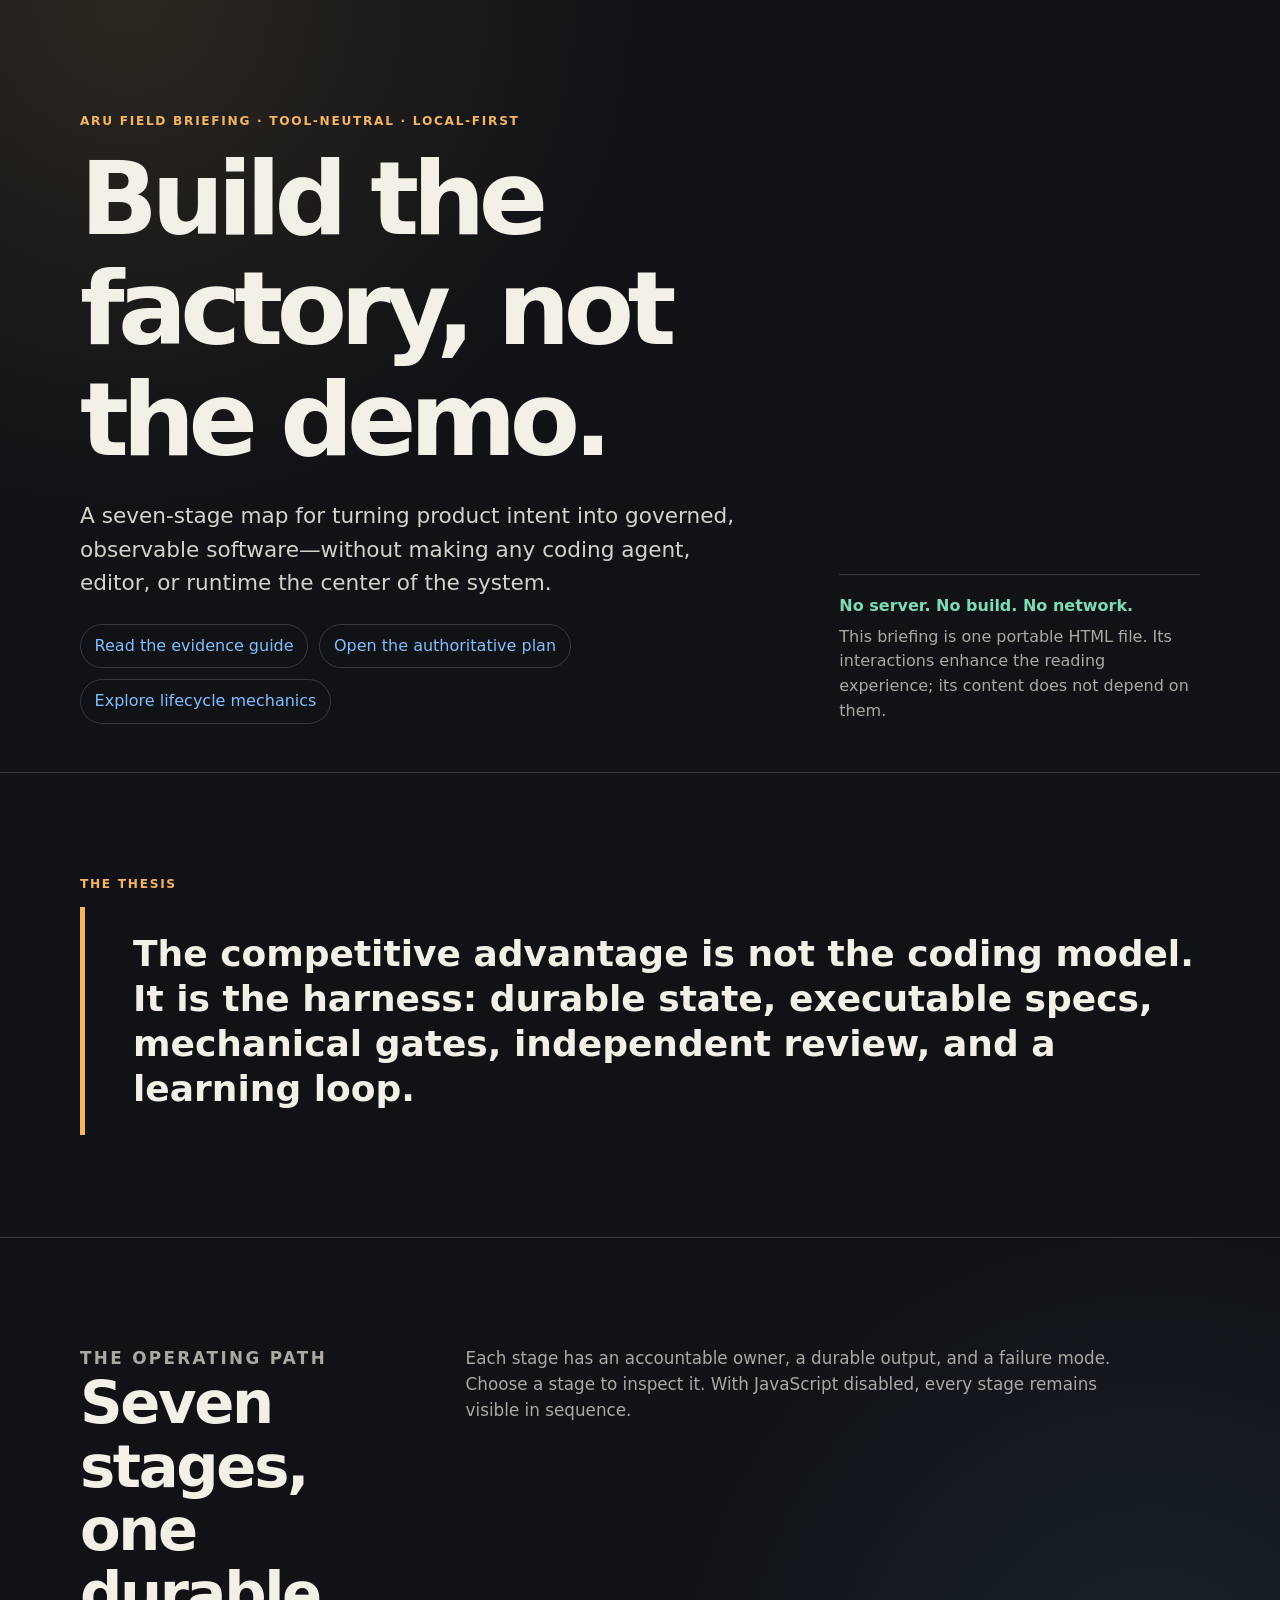
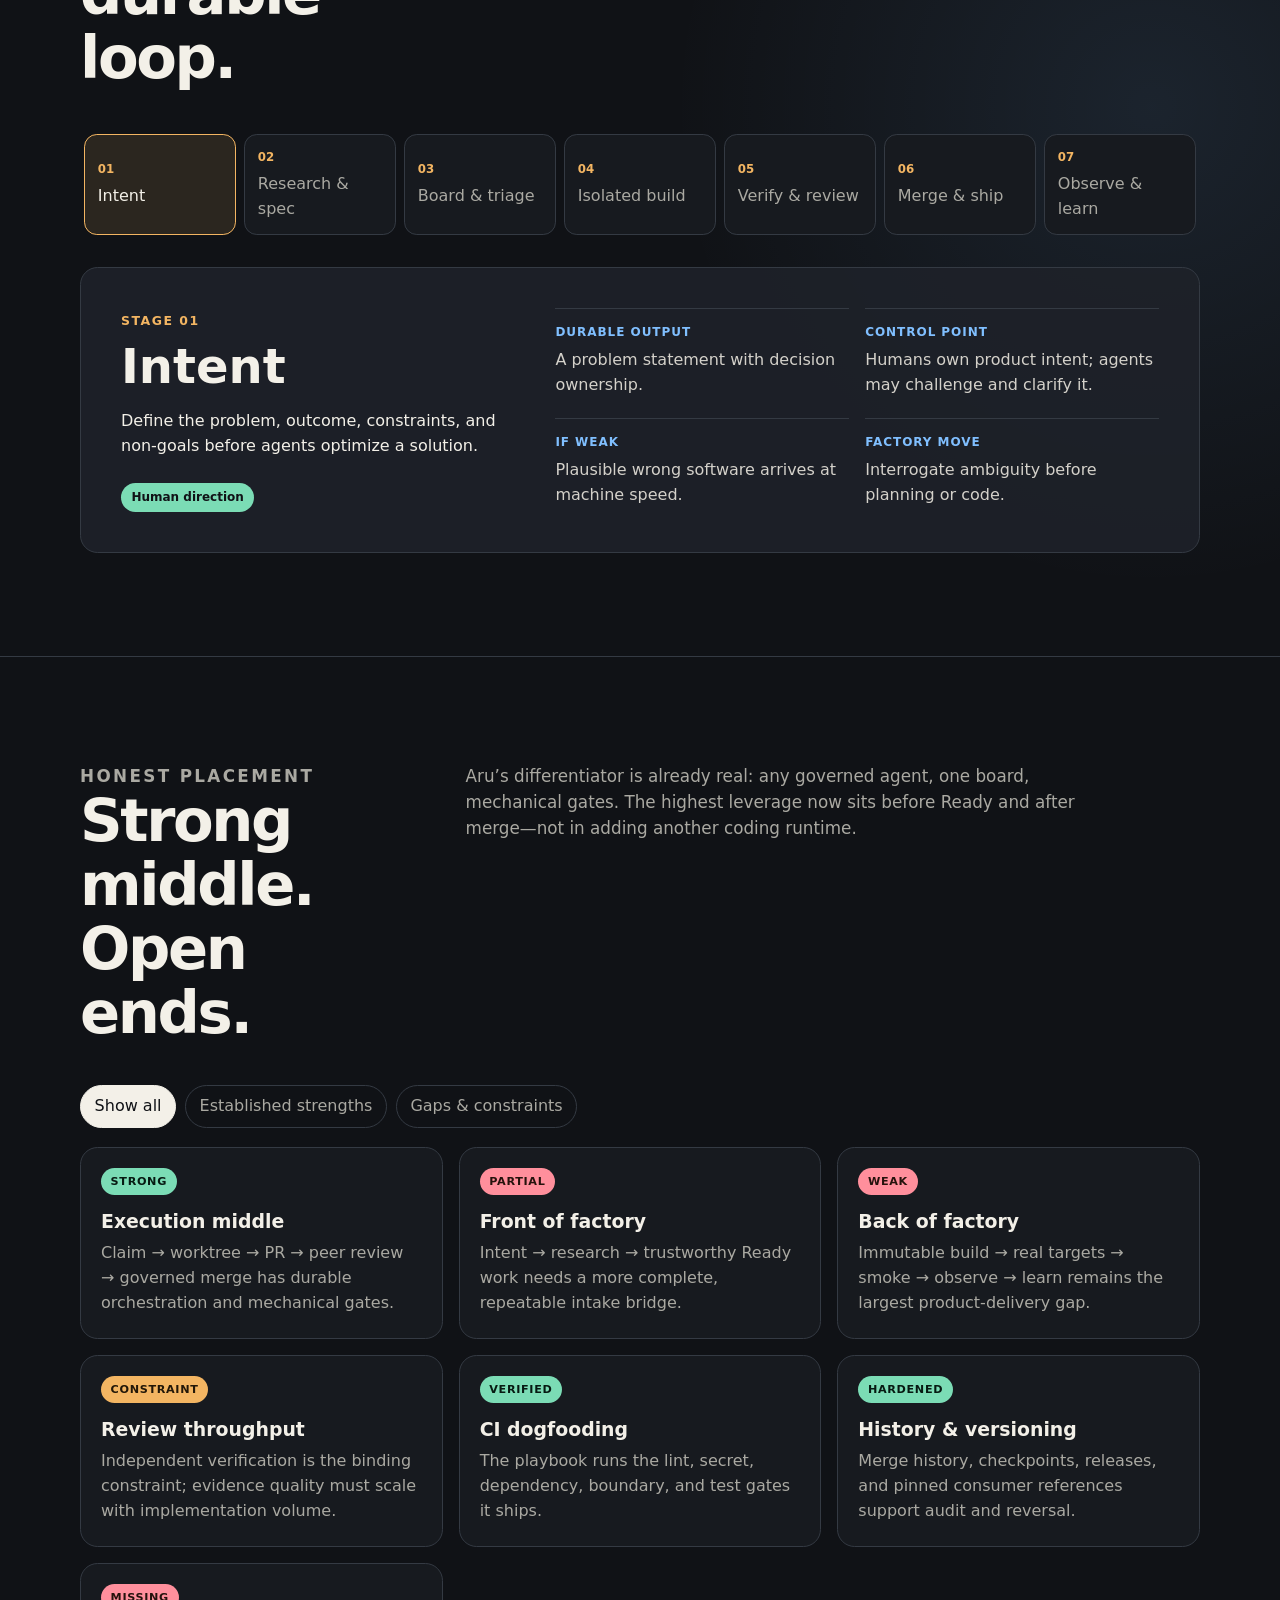
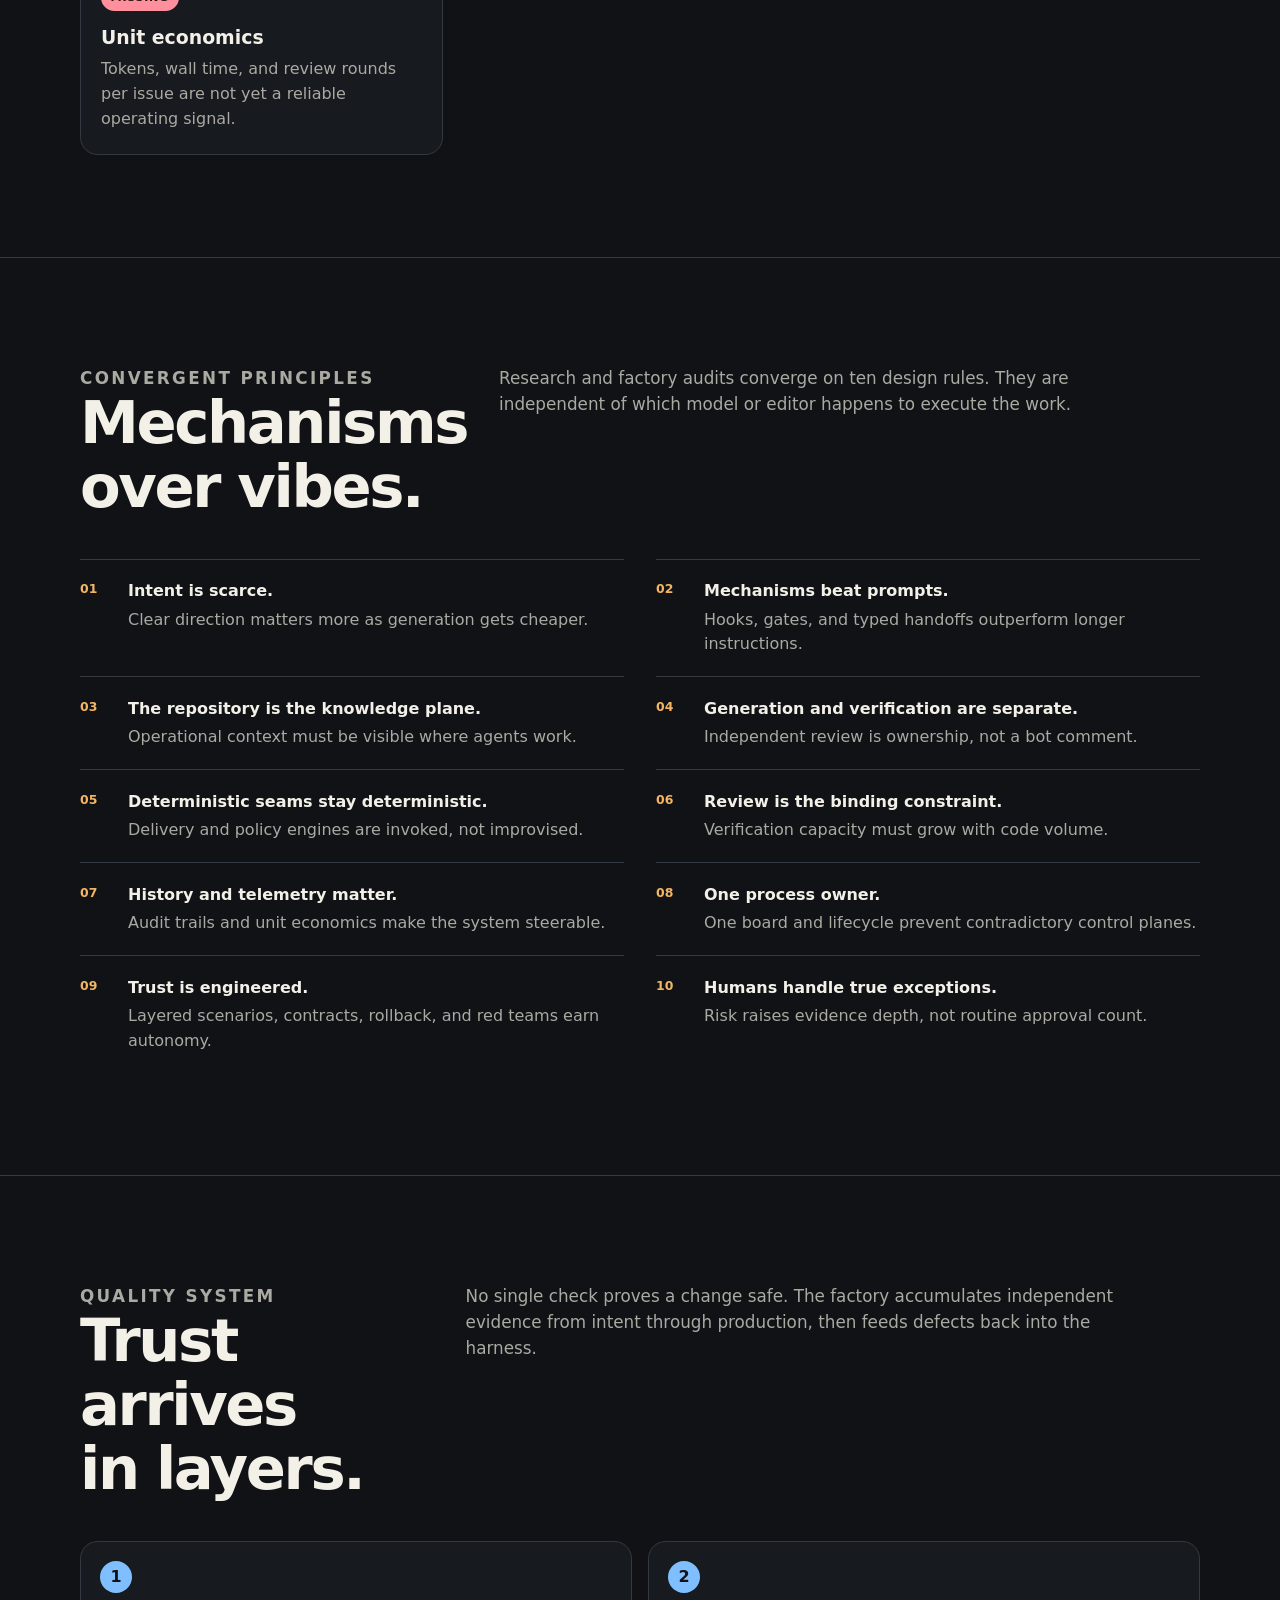
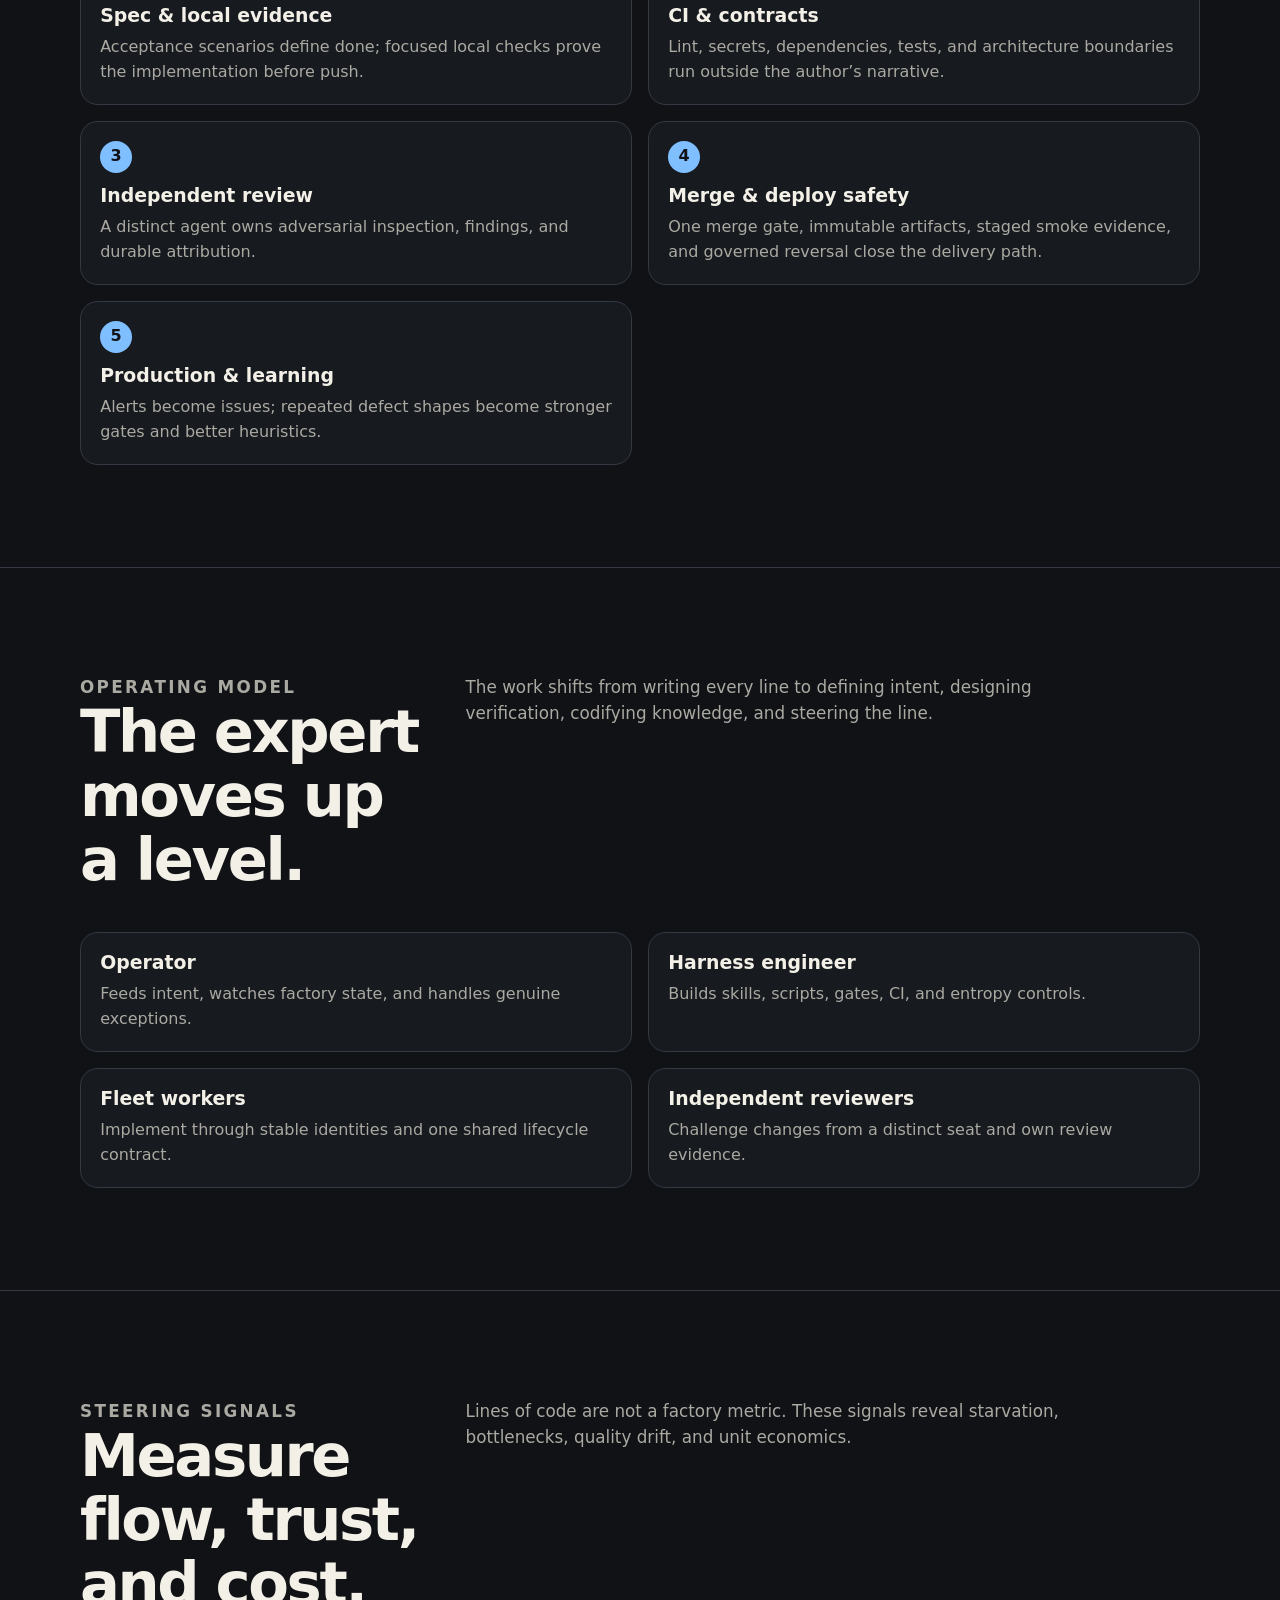
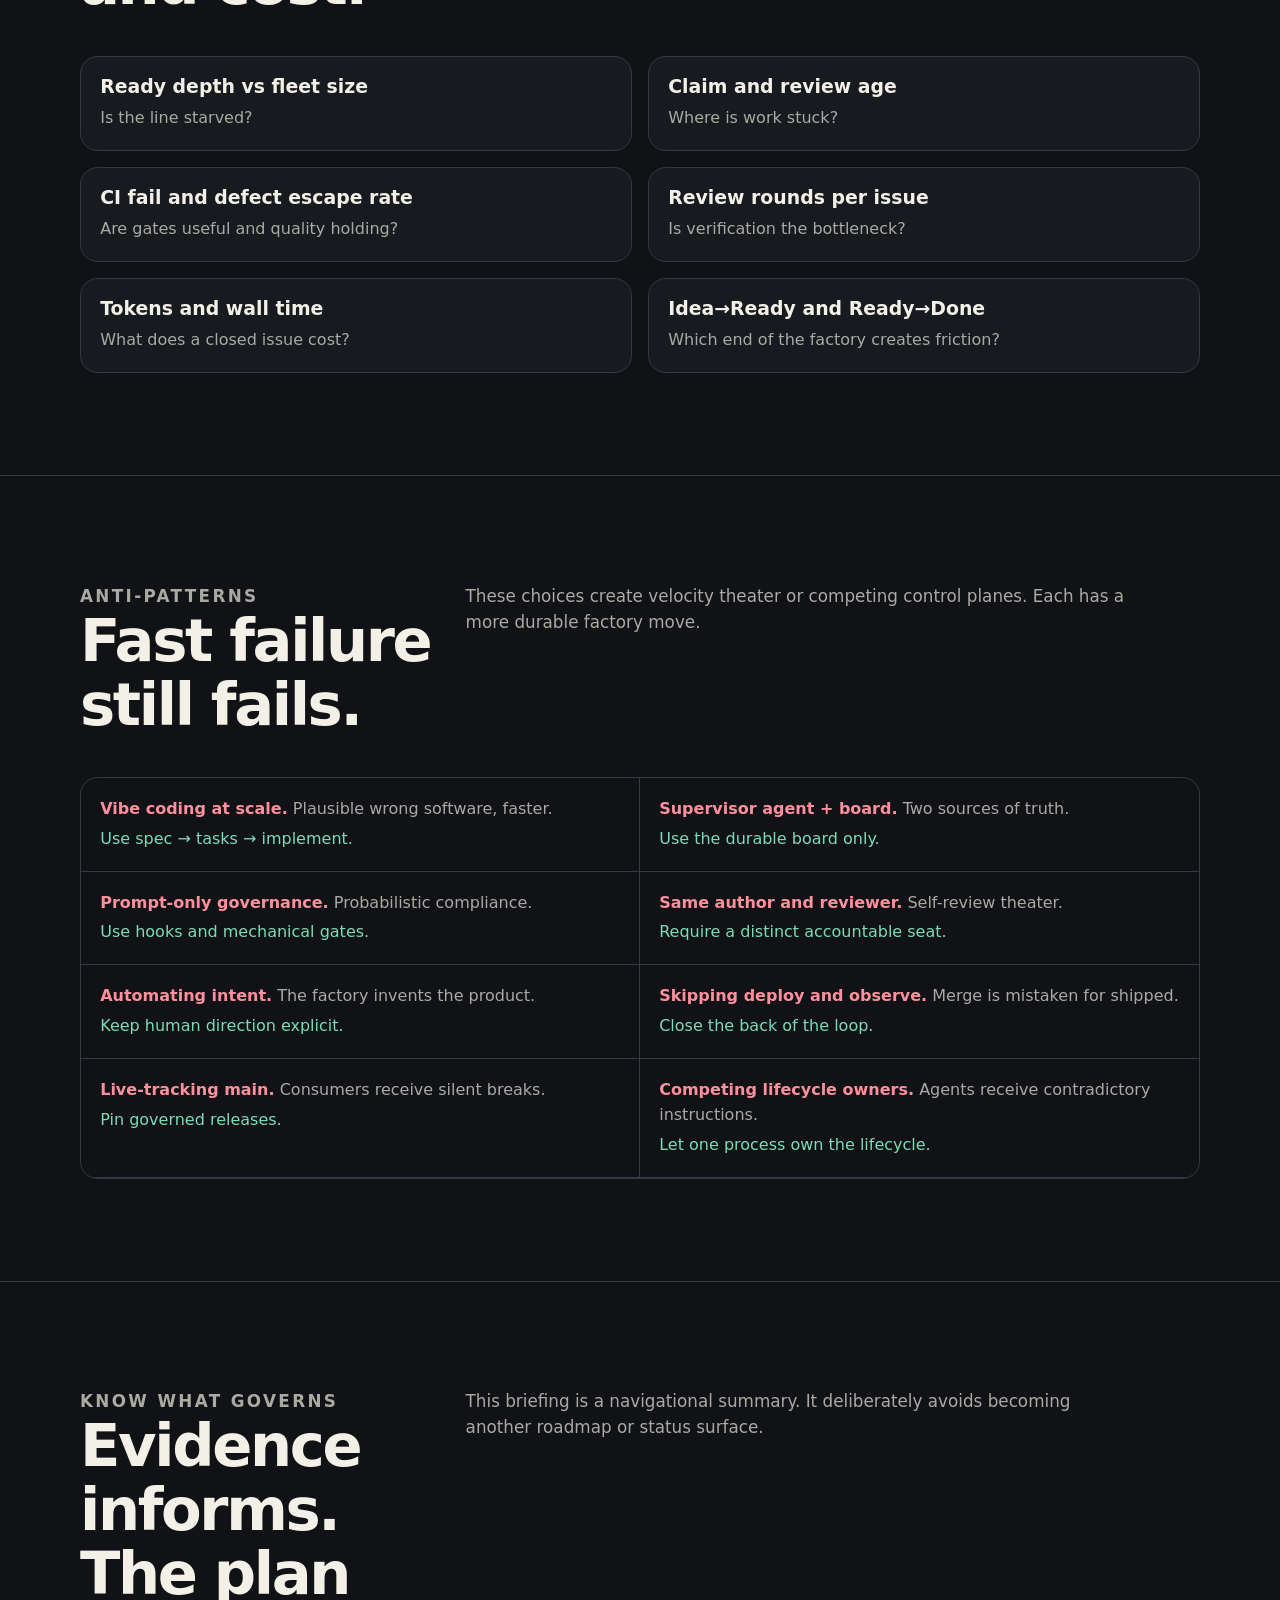
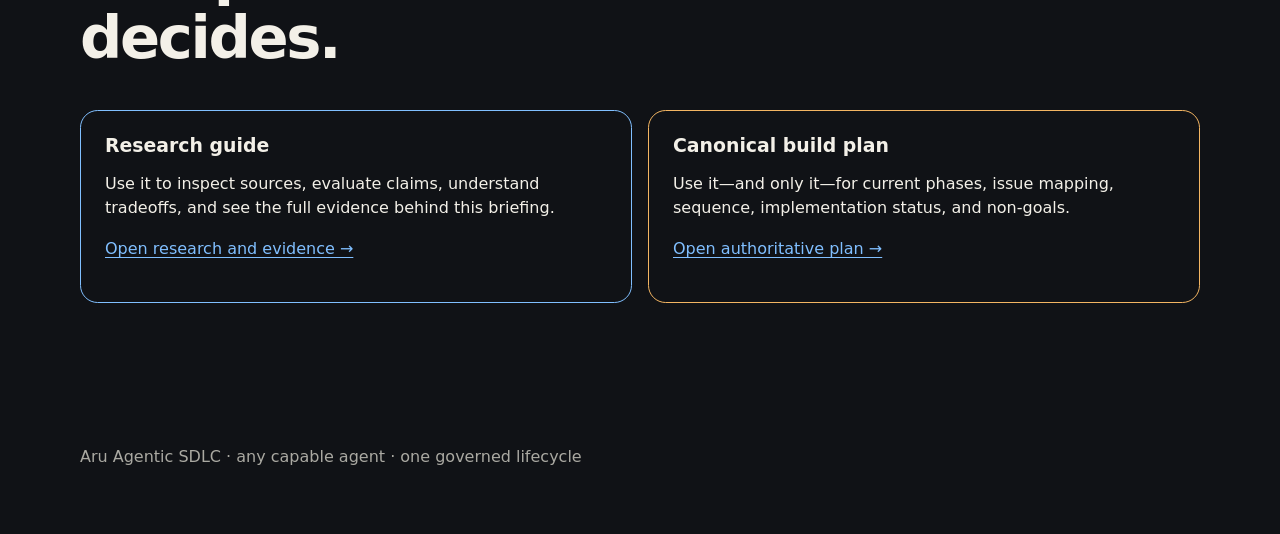
==== docs/agentic-software-factory-briefing.html @ b522e269 "feat(docs): add interactive factory briefing" ====
<!doctype html>
<html lang="en">
<head>
  <meta charset="utf-8">
  <meta name="viewport" content="width=device-width, initial-scale=1">
  <meta name="description" content="A tool-neutral, interactive briefing on the Aru agentic software factory.">
  <title>Agentic Software Factory — Interactive Briefing</title>
  <style>
    :root {
      color-scheme: dark;
      --ink: #f3f0e8;
      --muted: #aaa9a2;
      --quiet: #171a1f;
      --panel: #1e2229;
      --line: #343a43;
      --amber: #f3b562;
      --mint: #7bdcb5;
      --blue: #80bfff;
      --rose: #ff8f9c;
      --radius: 1.1rem;
      font-family: Inter, ui-sans-serif, system-ui, -apple-system, BlinkMacSystemFont, "Segoe UI", sans-serif;
      font-synthesis: none;
    }

    * { box-sizing: border-box; }
    html { scroll-behavior: smooth; }
    body {
      margin: 0;
      color: var(--ink);
      background:
        radial-gradient(circle at 10% 0%, rgba(243,181,98,.12), transparent 32rem),
        radial-gradient(circle at 90% 20%, rgba(128,191,255,.1), transparent 30rem),
        #101216;
      line-height: 1.55;
    }

    a { color: var(--blue); text-underline-offset: .2em; }
    a:hover { color: var(--ink); }
    button { font: inherit; }
    button, a { touch-action: manipulation; }
    :focus-visible { outline: 3px solid var(--amber); outline-offset: 3px; }
    .skip-link { position: absolute; left: -999px; top: 1rem; }
    .skip-link:focus { left: 1rem; z-index: 10; padding: .7rem 1rem; background: #000; }
    .wrap { width: min(1120px, calc(100% - 2rem)); margin-inline: auto; }
    .eyebrow {
      margin: 0 0 .8rem;
      color: var(--amber);
      font-size: .76rem;
      font-weight: 800;
      letter-spacing: .14em;
      text-transform: uppercase;
    }

    header { padding: clamp(3.5rem, 9vw, 7rem) 0 3rem; }
    .hero { display: grid; grid-template-columns: 1.3fr .7fr; gap: clamp(2rem, 7vw, 6rem); align-items: end; }
    h1, h2, h3 { line-height: 1.08; text-wrap: balance; }
    h1 { margin: 0; max-width: 13ch; font-size: clamp(3rem, 8vw, 6.8rem); letter-spacing: -.065em; }
    h2 { margin: 0; font-size: clamp(2rem, 5vw, 3.7rem); letter-spacing: -.04em; }
    h3 { margin: 0 0 .6rem; font-size: 1.18rem; }
    .lede { margin: 1.5rem 0 0; max-width: 64ch; color: #d5d2ca; font-size: clamp(1.05rem, 2vw, 1.35rem); }
    .hero-note { border-top: 1px solid var(--line); padding-top: 1.2rem; color: var(--muted); }
    .hero-note strong { display: block; margin-bottom: .35rem; color: var(--mint); }
    .links { display: flex; flex-wrap: wrap; gap: .7rem; margin-top: 1.5rem; }
    .links a { border: 1px solid var(--line); border-radius: 999px; padding: .55rem .85rem; text-decoration: none; }
    .links a:hover { border-color: var(--blue); }

    main section { padding: clamp(3.5rem, 8vw, 6.5rem) 0; border-top: 1px solid var(--line); }
    .section-head { display: grid; grid-template-columns: .65fr 1.35fr; gap: 2rem; margin-bottom: 2.5rem; }
    .section-head p { margin: .25rem 0 0; max-width: 62ch; color: var(--muted); font-size: 1.05rem; }
    .thesis {
      margin: 0;
      border-left: .35rem solid var(--amber);
      padding: 1.5rem 0 1.5rem clamp(1.2rem, 4vw, 3rem);
      color: var(--ink);
      font-size: clamp(1.4rem, 3vw, 2.25rem);
      font-weight: 650;
      line-height: 1.25;
    }

    .stage-nav { display: grid; grid-template-columns: repeat(7, minmax(7rem, 1fr)); gap: .5rem; overflow-x: auto; padding: .25rem .25rem 1rem; }
    .stage-tab {
      min-height: 5.5rem;
      border: 1px solid var(--line);
      border-radius: .8rem;
      padding: .8rem;
      color: var(--muted);
      background: var(--quiet);
      text-align: left;
      cursor: pointer;
    }
    .stage-tab span { display: block; margin-bottom: .35rem; color: var(--amber); font-size: .74rem; font-weight: 800; }
    .stage-tab[aria-selected="true"] { border-color: var(--amber); color: var(--ink); background: #2b261f; }
    .stage-panel { margin-top: 1rem; border: 1px solid var(--line); border-radius: var(--radius); padding: clamp(1.25rem, 4vw, 2.5rem); background: rgba(30,34,41,.88); }
    .stage-panel[hidden] { display: none; }
    .stage-grid { display: grid; grid-template-columns: .8fr 1.2fr; gap: 2rem; }
    .stage-number { color: var(--amber); font-size: .78rem; font-weight: 800; letter-spacing: .12em; text-transform: uppercase; }
    .stage-panel h3 { margin-top: .5rem; font-size: clamp(1.8rem, 4vw, 3rem); }
    .owner { display: inline-block; margin-top: .5rem; border-radius: 999px; padding: .35rem .65rem; color: #101216; background: var(--mint); font-size: .75rem; font-weight: 800; }
    .stage-details { display: grid; grid-template-columns: repeat(2, 1fr); gap: 1rem; }
    .stage-details div { border-top: 1px solid var(--line); padding-top: .85rem; }
    .stage-details strong { display: block; color: var(--blue); font-size: .75rem; letter-spacing: .08em; text-transform: uppercase; }
    .stage-details p { margin: .4rem 0 0; color: #d4d1ca; }

    .filter-bar { display: flex; flex-wrap: wrap; gap: .55rem; margin-bottom: 1.2rem; }
    .filter-button { border: 1px solid var(--line); border-radius: 999px; padding: .5rem .85rem; color: var(--muted); background: transparent; cursor: pointer; }
    .filter-button[aria-pressed="true"] { color: #101216; border-color: var(--ink); background: var(--ink); }
    .maturity-grid { display: grid; grid-template-columns: repeat(3, 1fr); gap: 1rem; }
    .maturity-card { min-height: 12rem; border: 1px solid var(--line); border-radius: var(--radius); padding: 1.25rem; background: var(--quiet); }
    .maturity-card[hidden] { display: none; }
    .status { display: inline-block; margin-bottom: 1rem; border-radius: 999px; padding: .3rem .6rem; font-size: .7rem; font-weight: 850; letter-spacing: .06em; text-transform: uppercase; }
    .status.strong { color: #071a12; background: var(--mint); }
    .status.gap { color: #25120c; background: var(--rose); }
    .status.constraint { color: #221708; background: var(--amber); }
    .maturity-card p { margin: .5rem 0 0; color: var(--muted); }

    .principles { display: grid; grid-template-columns: repeat(2, 1fr); gap: 0 2rem; counter-reset: principle; }
    .principle { position: relative; border-top: 1px solid var(--line); padding: 1.2rem 0 1.2rem 3rem; counter-increment: principle; }
    .principle::before { content: counter(principle, decimal-leading-zero); position: absolute; left: 0; color: var(--amber); font-size: .78rem; font-weight: 800; }
    .principle strong { display: block; margin-bottom: .25rem; }
    .principle span { color: var(--muted); }

    .trust-grid, .metrics-grid, .roles-grid { display: grid; grid-template-columns: repeat(2, 1fr); gap: 1rem; }
    .trust-card, .metric, .role { border: 1px solid var(--line); border-radius: var(--radius); padding: 1.2rem; background: var(--quiet); }
    .trust-card b { display: inline-grid; width: 2rem; height: 2rem; margin-bottom: .75rem; place-items: center; border-radius: 50%; color: #101216; background: var(--blue); }
    .trust-card p, .metric p, .role p { margin: .4rem 0 0; color: var(--muted); }
    .anti-patterns { display: grid; grid-template-columns: repeat(2, 1fr); border: 1px solid var(--line); border-radius: var(--radius); overflow: hidden; }
    .anti-pattern { padding: 1.2rem; border-bottom: 1px solid var(--line); }
    .anti-pattern:nth-child(odd) { border-right: 1px solid var(--line); }
    .anti-pattern strong { color: var(--rose); }
    .anti-pattern span { color: var(--muted); }
    .anti-pattern em { display: block; margin-top: .3rem; color: var(--mint); font-style: normal; }

    .authority { display: grid; grid-template-columns: 1fr 1fr; gap: 1rem; }
    .authority article { border: 1px solid var(--line); border-radius: var(--radius); padding: 1.5rem; }
    .authority article:first-child { border-color: var(--blue); }
    .authority article:last-child { border-color: var(--amber); }
    footer { padding: 2.5rem 0 4rem; color: var(--muted); }

    @media (max-width: 760px) {
      .hero, .section-head, .stage-grid, .authority { grid-template-columns: 1fr; }
      .maturity-grid, .principles, .trust-grid, .metrics-grid, .roles-grid { grid-template-columns: 1fr; }
      .anti-patterns { grid-template-columns: 1fr; }
      .anti-pattern:nth-child(odd) { border-right: 0; }
      .stage-details { grid-template-columns: 1fr; }
      h1 { font-size: clamp(3rem, 16vw, 5rem); }
    }

    @media (prefers-reduced-motion: reduce) {
      html { scroll-behavior: auto; }
      *, *::before, *::after { scroll-behavior: auto !important; transition: none !important; }
    }
  </style>
</head>
<body>
  <a class="skip-link" href="#main">Skip to briefing</a>
  <header>
    <div class="wrap hero">
      <div>
        <p class="eyebrow">Aru field briefing · tool-neutral · local-first</p>
        <h1>Build the factory, not the demo.</h1>
        <p class="lede">A seven-stage map for turning product intent into governed, observable software—without making any coding agent, editor, or runtime the center of the system.</p>
        <nav class="links" aria-label="Companion documents">
          <a href="AGENTIC-SOFTWARE-FACTORY-RESEARCH-GUIDE.md">Read the evidence guide</a>
          <a href="ARU-SOFTWARE-FACTORY.md">Open the authoritative plan</a>
          <a href="../sdlc_flow_visualizer/index.html">Explore lifecycle mechanics</a>
        </nav>
      </div>
      <aside class="hero-note">
        <strong>No server. No build. No network.</strong>
        This briefing is one portable HTML file. Its interactions enhance the reading experience; its content does not depend on them.
      </aside>
    </div>
  </header>

  <main id="main">
    <section>
      <div class="wrap">
        <p class="eyebrow">The thesis</p>
        <blockquote class="thesis">The competitive advantage is not the coding model. It is the harness: durable state, executable specs, mechanical gates, independent review, and a learning loop.</blockquote>
      </div>
    </section>

    <section id="path">
      <div class="wrap">
        <div class="section-head">
          <div><p class="eyebrow">The operating path</p><h2>Seven stages, one durable loop.</h2></div>
          <p>Each stage has an accountable owner, a durable output, and a failure mode. Choose a stage to inspect it. With JavaScript disabled, every stage remains visible in sequence.</p>
        </div>

        <div class="stage-nav" role="tablist" aria-label="Factory stages">
          <button class="stage-tab" id="tab-intent" role="tab" aria-selected="true" aria-controls="panel-intent"><span>01</span>Intent</button>
          <button class="stage-tab" id="tab-spec" role="tab" aria-selected="false" aria-controls="panel-spec" tabindex="-1"><span>02</span>Research &amp; spec</button>
          <button class="stage-tab" id="tab-board" role="tab" aria-selected="false" aria-controls="panel-board" tabindex="-1"><span>03</span>Board &amp; triage</button>
          <button class="stage-tab" id="tab-build" role="tab" aria-selected="false" aria-controls="panel-build" tabindex="-1"><span>04</span>Isolated build</button>
          <button class="stage-tab" id="tab-verify" role="tab" aria-selected="false" aria-controls="panel-verify" tabindex="-1"><span>05</span>Verify &amp; review</button>
          <button class="stage-tab" id="tab-ship" role="tab" aria-selected="false" aria-controls="panel-ship" tabindex="-1"><span>06</span>Merge &amp; ship</button>
          <button class="stage-tab" id="tab-learn" role="tab" aria-selected="false" aria-controls="panel-learn" tabindex="-1"><span>07</span>Observe &amp; learn</button>
        </div>

        <article class="stage-panel" id="panel-intent" role="tabpanel" aria-labelledby="tab-intent">
          <div class="stage-grid"><div><span class="stage-number">Stage 01</span><h3>Intent</h3><p>Define the problem, outcome, constraints, and non-goals before agents optimize a solution.</p><span class="owner">Human direction</span></div><div class="stage-details"><div><strong>Durable output</strong><p>A problem statement with decision ownership.</p></div><div><strong>Control point</strong><p>Humans own product intent; agents may challenge and clarify it.</p></div><div><strong>If weak</strong><p>Plausible wrong software arrives at machine speed.</p></div><div><strong>Factory move</strong><p>Interrogate ambiguity before planning or code.</p></div></div></div>
        </article>
        <article class="stage-panel" id="panel-spec" role="tabpanel" aria-labelledby="tab-spec">
          <div class="stage-grid"><div><span class="stage-number">Stage 02</span><h3>Research &amp; spec</h3><p>Turn intent and evidence into living requirements, acceptance scenarios, and dependency-aware slices.</p><span class="owner">Human + research agents</span></div><div class="stage-details"><div><strong>Durable output</strong><p>Cited research, PRD/spec, acceptance criteria, and issue decomposition.</p></div><div><strong>Control point</strong><p>Product validates meaning; agents draft and test completeness.</p></div><div><strong>If weak</strong><p>Models fill requirement gaps with unreviewed assumptions.</p></div><div><strong>Factory move</strong><p>Bridge spec tools into issues; do not replace board state with task files.</p></div></div></div>
        </article>
        <article class="stage-panel" id="panel-board" role="tabpanel" aria-labelledby="tab-board">
          <div class="stage-grid"><div><span class="stage-number">Stage 03</span><h3>Board &amp; triage</h3><p>Use one durable coordinator for Backlog, Ready, claims, dependencies, and review work.</p><span class="owner">Mechanisms</span></div><div class="stage-details"><div><strong>Durable output</strong><p>An unblocked Ready issue with explicit scope and file ownership.</p></div><div><strong>Control point</strong><p>The board survives sessions, crashes, and agent runtimes.</p></div><div><strong>If weak</strong><p>Agents collide, lose state, or invent parallel lifecycles.</p></div><div><strong>Factory move</strong><p>Keep one source of truth and enough Ready depth for the fleet.</p></div></div></div>
        </article>
        <article class="stage-panel" id="panel-build" role="tabpanel" aria-labelledby="tab-build">
          <div class="stage-grid"><div><span class="stage-number">Stage 04</span><h3>Isolated build</h3><p>Claim first, plan high-risk work, then implement each issue in its own worktree.</p><span class="owner">Any governed agent</span></div><div class="stage-details"><div><strong>Durable output</strong><p>A focused pull request linked to its originating issue.</p></div><div><strong>Control point</strong><p>Worktree isolation and declared paths prevent accidental overlap.</p></div><div><strong>If weak</strong><p>Concurrent changes corrupt shared state and erase attribution.</p></div><div><strong>Factory move</strong><p>Keep tools pluggable; enforce the same lifecycle contract.</p></div></div></div>
        </article>
        <article class="stage-panel" id="panel-verify" role="tabpanel" aria-labelledby="tab-verify">
          <div class="stage-grid"><div><span class="stage-number">Stage 05</span><h3>Verify &amp; review</h3><p>Separate generation from verification through local evidence, CI, scenarios, and a distinct reviewer.</p><span class="owner">Gates + peer agent</span></div><div class="stage-details"><div><strong>Durable output</strong><p>Reproducible evidence, resolved findings, and review attribution.</p></div><div><strong>Control point</strong><p>The author cannot be the sole judge of their own output.</p></div><div><strong>If weak</strong><p>Green-looking tests and self-review create confidence theater.</p></div><div><strong>Factory move</strong><p>Design verification that scales faster than line-by-line reading.</p></div></div></div>
        </article>
        <article class="stage-panel" id="panel-ship" role="tabpanel" aria-labelledby="tab-ship">
          <div class="stage-grid"><div><span class="stage-number">Stage 06</span><h3>Merge &amp; ship</h3><p>Apply one mechanical Definition of Done, then move an immutable artifact through concrete targets.</p><span class="owner">Deterministic delivery</span></div><div class="stage-details"><div><strong>Durable output</strong><p>A governed merge plus artifact identity, target URL, smoke evidence, and reversal path.</p></div><div><strong>Control point</strong><p>Audit-only deployment records must never imply that a runnable build moved.</p></div><div><strong>If weak</strong><p>“Merged” is mistaken for “available and healthy.”</p></div><div><strong>Factory move</strong><p>Keep CI/CD deterministic; agents invoke it rather than improvise it.</p></div></div></div>
        </article>
        <article class="stage-panel" id="panel-learn" role="tabpanel" aria-labelledby="tab-learn">
          <div class="stage-grid"><div><span class="stage-number">Stage 07</span><h3>Observe &amp; learn</h3><p>Turn production signals, defects, cost, and cycle time into new board work and better harnesses.</p><span class="owner">Operator + monitoring agents</span></div><div class="stage-details"><div><strong>Durable output</strong><p>Telemetry-linked issues and measured harness improvements.</p></div><div><strong>Control point</strong><p>Operational evidence closes the loop back to intent.</p></div><div><strong>If weak</strong><p>The factory repeats defects and cannot price its own work.</p></div><div><strong>Factory move</strong><p>Make every escaped defect a candidate gate or heuristic upgrade.</p></div></div></div>
        </article>
      </div>
    </section>

    <section id="maturity">
      <div class="wrap">
        <div class="section-head"><div><p class="eyebrow">Honest placement</p><h2>Strong middle. Open ends.</h2></div><p>Aru’s differentiator is already real: any governed agent, one board, mechanical gates. The highest leverage now sits before Ready and after merge—not in adding another coding runtime.</p></div>
        <div class="filter-bar" aria-label="Filter maturity cards">
          <button class="filter-button" type="button" data-filter="all" aria-pressed="true">Show all</button>
          <button class="filter-button" type="button" data-filter="strong" aria-pressed="false">Established strengths</button>
          <button class="filter-button" type="button" data-filter="gap" aria-pressed="false">Gaps &amp; constraints</button>
        </div>
        <div class="maturity-grid" aria-live="polite">
          <article class="maturity-card" data-kind="strong"><span class="status strong">Strong</span><h3>Execution middle</h3><p>Claim → worktree → PR → peer review → governed merge has durable orchestration and mechanical gates.</p></article>
          <article class="maturity-card" data-kind="gap"><span class="status gap">Partial</span><h3>Front of factory</h3><p>Intent → research → trustworthy Ready work needs a more complete, repeatable intake bridge.</p></article>
          <article class="maturity-card" data-kind="gap"><span class="status gap">Weak</span><h3>Back of factory</h3><p>Immutable build → real targets → smoke → observe → learn remains the largest product-delivery gap.</p></article>
          <article class="maturity-card" data-kind="gap"><span class="status constraint">Constraint</span><h3>Review throughput</h3><p>Independent verification is the binding constraint; evidence quality must scale with implementation volume.</p></article>
          <article class="maturity-card" data-kind="strong"><span class="status strong">Verified</span><h3>CI dogfooding</h3><p>The playbook runs the lint, secret, dependency, boundary, and test gates it ships.</p></article>
          <article class="maturity-card" data-kind="strong"><span class="status strong">Hardened</span><h3>History &amp; versioning</h3><p>Merge history, checkpoints, releases, and pinned consumer references support audit and reversal.</p></article>
          <article class="maturity-card" data-kind="gap"><span class="status gap">Missing</span><h3>Unit economics</h3><p>Tokens, wall time, and review rounds per issue are not yet a reliable operating signal.</p></article>
        </div>
      </div>
    </section>

    <section id="principles">
      <div class="wrap">
        <div class="section-head"><div><p class="eyebrow">Convergent principles</p><h2>Mechanisms over vibes.</h2></div><p>Research and factory audits converge on ten design rules. They are independent of which model or editor happens to execute the work.</p></div>
        <div class="principles">
          <div class="principle"><strong>Intent is scarce.</strong><span>Clear direction matters more as generation gets cheaper.</span></div>
          <div class="principle"><strong>Mechanisms beat prompts.</strong><span>Hooks, gates, and typed handoffs outperform longer instructions.</span></div>
          <div class="principle"><strong>The repository is the knowledge plane.</strong><span>Operational context must be visible where agents work.</span></div>
          <div class="principle"><strong>Generation and verification are separate.</strong><span>Independent review is ownership, not a bot comment.</span></div>
          <div class="principle"><strong>Deterministic seams stay deterministic.</strong><span>Delivery and policy engines are invoked, not improvised.</span></div>
          <div class="principle"><strong>Review is the binding constraint.</strong><span>Verification capacity must grow with code volume.</span></div>
          <div class="principle"><strong>History and telemetry matter.</strong><span>Audit trails and unit economics make the system steerable.</span></div>
          <div class="principle"><strong>One process owner.</strong><span>One board and lifecycle prevent contradictory control planes.</span></div>
          <div class="principle"><strong>Trust is engineered.</strong><span>Layered scenarios, contracts, rollback, and red teams earn autonomy.</span></div>
          <div class="principle"><strong>Humans handle true exceptions.</strong><span>Risk raises evidence depth, not routine approval count.</span></div>
        </div>
      </div>
    </section>

    <section id="trust">
      <div class="wrap">
        <div class="section-head"><div><p class="eyebrow">Quality system</p><h2>Trust arrives in layers.</h2></div><p>No single check proves a change safe. The factory accumulates independent evidence from intent through production, then feeds defects back into the harness.</p></div>
        <div class="trust-grid">
          <article class="trust-card"><b>1</b><h3>Spec &amp; local evidence</h3><p>Acceptance scenarios define done; focused local checks prove the implementation before push.</p></article>
          <article class="trust-card"><b>2</b><h3>CI &amp; contracts</h3><p>Lint, secrets, dependencies, tests, and architecture boundaries run outside the author’s narrative.</p></article>
          <article class="trust-card"><b>3</b><h3>Independent review</h3><p>A distinct agent owns adversarial inspection, findings, and durable attribution.</p></article>
          <article class="trust-card"><b>4</b><h3>Merge &amp; deploy safety</h3><p>One merge gate, immutable artifacts, staged smoke evidence, and governed reversal close the delivery path.</p></article>
          <article class="trust-card"><b>5</b><h3>Production &amp; learning</h3><p>Alerts become issues; repeated defect shapes become stronger gates and better heuristics.</p></article>
        </div>
      </div>
    </section>

    <section id="operator">
      <div class="wrap">
        <div class="section-head"><div><p class="eyebrow">Operating model</p><h2>The expert moves up a level.</h2></div><p>The work shifts from writing every line to defining intent, designing verification, codifying knowledge, and steering the line.</p></div>
        <div class="roles-grid">
          <article class="role"><h3>Operator</h3><p>Feeds intent, watches factory state, and handles genuine exceptions.</p></article>
          <article class="role"><h3>Harness engineer</h3><p>Builds skills, scripts, gates, CI, and entropy controls.</p></article>
          <article class="role"><h3>Fleet workers</h3><p>Implement through stable identities and one shared lifecycle contract.</p></article>
          <article class="role"><h3>Independent reviewers</h3><p>Challenge changes from a distinct seat and own review evidence.</p></article>
        </div>
      </div>
    </section>

    <section id="metrics">
      <div class="wrap">
        <div class="section-head"><div><p class="eyebrow">Steering signals</p><h2>Measure flow, trust, and cost.</h2></div><p>Lines of code are not a factory metric. These signals reveal starvation, bottlenecks, quality drift, and unit economics.</p></div>
        <div class="metrics-grid">
          <article class="metric"><h3>Ready depth vs fleet size</h3><p>Is the line starved?</p></article>
          <article class="metric"><h3>Claim and review age</h3><p>Where is work stuck?</p></article>
          <article class="metric"><h3>CI fail and defect escape rate</h3><p>Are gates useful and quality holding?</p></article>
          <article class="metric"><h3>Review rounds per issue</h3><p>Is verification the bottleneck?</p></article>
          <article class="metric"><h3>Tokens and wall time</h3><p>What does a closed issue cost?</p></article>
          <article class="metric"><h3>Idea→Ready and Ready→Done</h3><p>Which end of the factory creates friction?</p></article>
        </div>
      </div>
    </section>

    <section id="traps">
      <div class="wrap">
        <div class="section-head"><div><p class="eyebrow">Anti-patterns</p><h2>Fast failure still fails.</h2></div><p>These choices create velocity theater or competing control planes. Each has a more durable factory move.</p></div>
        <div class="anti-patterns">
          <div class="anti-pattern"><strong>Vibe coding at scale.</strong> <span>Plausible wrong software, faster.</span><em>Use spec → tasks → implement.</em></div>
          <div class="anti-pattern"><strong>Supervisor agent + board.</strong> <span>Two sources of truth.</span><em>Use the durable board only.</em></div>
          <div class="anti-pattern"><strong>Prompt-only governance.</strong> <span>Probabilistic compliance.</span><em>Use hooks and mechanical gates.</em></div>
          <div class="anti-pattern"><strong>Same author and reviewer.</strong> <span>Self-review theater.</span><em>Require a distinct accountable seat.</em></div>
          <div class="anti-pattern"><strong>Automating intent.</strong> <span>The factory invents the product.</span><em>Keep human direction explicit.</em></div>
          <div class="anti-pattern"><strong>Skipping deploy and observe.</strong> <span>Merge is mistaken for shipped.</span><em>Close the back of the loop.</em></div>
          <div class="anti-pattern"><strong>Live-tracking main.</strong> <span>Consumers receive silent breaks.</span><em>Pin governed releases.</em></div>
          <div class="anti-pattern"><strong>Competing lifecycle owners.</strong> <span>Agents receive contradictory instructions.</span><em>Let one process own the lifecycle.</em></div>
        </div>
      </div>
    </section>

    <section id="authority">
      <div class="wrap">
        <div class="section-head"><div><p class="eyebrow">Know what governs</p><h2>Evidence informs. The plan decides.</h2></div><p>This briefing is a navigational summary. It deliberately avoids becoming another roadmap or status surface.</p></div>
        <div class="authority">
          <article><h3>Research guide</h3><p>Use it to inspect sources, evaluate claims, understand tradeoffs, and see the full evidence behind this briefing.</p><p><a href="AGENTIC-SOFTWARE-FACTORY-RESEARCH-GUIDE.md">Open research and evidence →</a></p></article>
          <article><h3>Canonical build plan</h3><p>Use it—and only it—for current phases, issue mapping, sequence, implementation status, and non-goals.</p><p><a href="ARU-SOFTWARE-FACTORY.md">Open authoritative plan →</a></p></article>
        </div>
      </div>
    </section>
  </main>

  <footer><div class="wrap">Aru Agentic SDLC · any capable agent · one governed lifecycle</div></footer>

  <script>
    document.documentElement.classList.add('js');

    const tabs = [...document.querySelectorAll('[role="tab"]')];
    const panels = [...document.querySelectorAll('[role="tabpanel"]')];

    function selectStage(tab, moveFocus = false) {
      tabs.forEach((candidate) => {
        const selected = candidate === tab;
        candidate.setAttribute('aria-selected', String(selected));
        candidate.tabIndex = selected ? 0 : -1;
      });
      panels.forEach((panel) => { panel.hidden = panel.id !== tab.getAttribute('aria-controls'); });
      if (moveFocus) tab.focus();
    }

    tabs.forEach((tab, index) => {
      tab.addEventListener('click', () => selectStage(tab));
      tab.addEventListener('keydown', (event) => {
        let next = index;
        if (event.key === 'ArrowRight') next = (index + 1) % tabs.length;
        else if (event.key === 'ArrowLeft') next = (index - 1 + tabs.length) % tabs.length;
        else if (event.key === 'Home') next = 0;
        else if (event.key === 'End') next = tabs.length - 1;
        else return;
        event.preventDefault();
        selectStage(tabs[next], true);
      });
    });
    selectStage(tabs[0]);

    const filters = [...document.querySelectorAll('[data-filter]')];
    const maturityCards = [...document.querySelectorAll('[data-kind]')];
    filters.forEach((button) => {
      button.addEventListener('click', () => {
        const filter = button.dataset.filter;
        filters.forEach((candidate) => candidate.setAttribute('aria-pressed', String(candidate === button)));
        maturityCards.forEach((card) => { card.hidden = filter !== 'all' && card.dataset.kind !== filter; });
      });
    });
  </script>
</body>
</html>
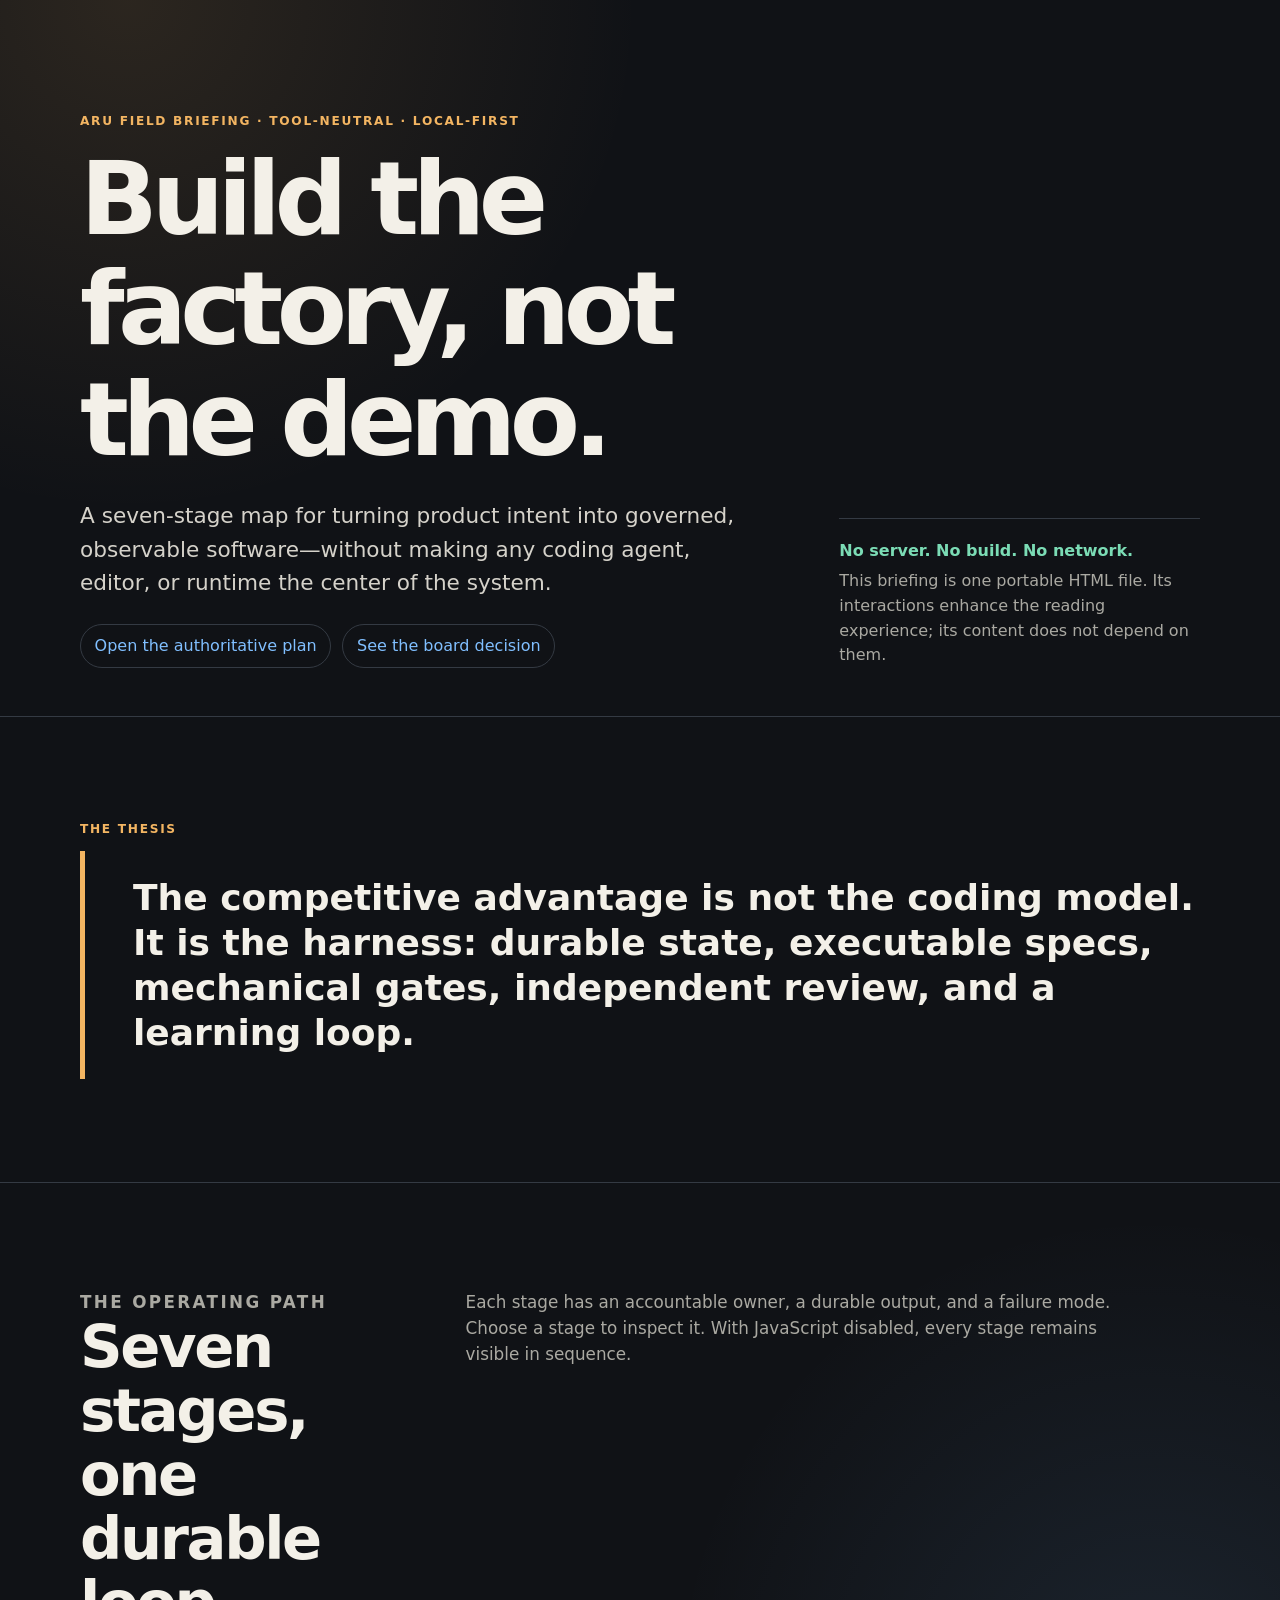
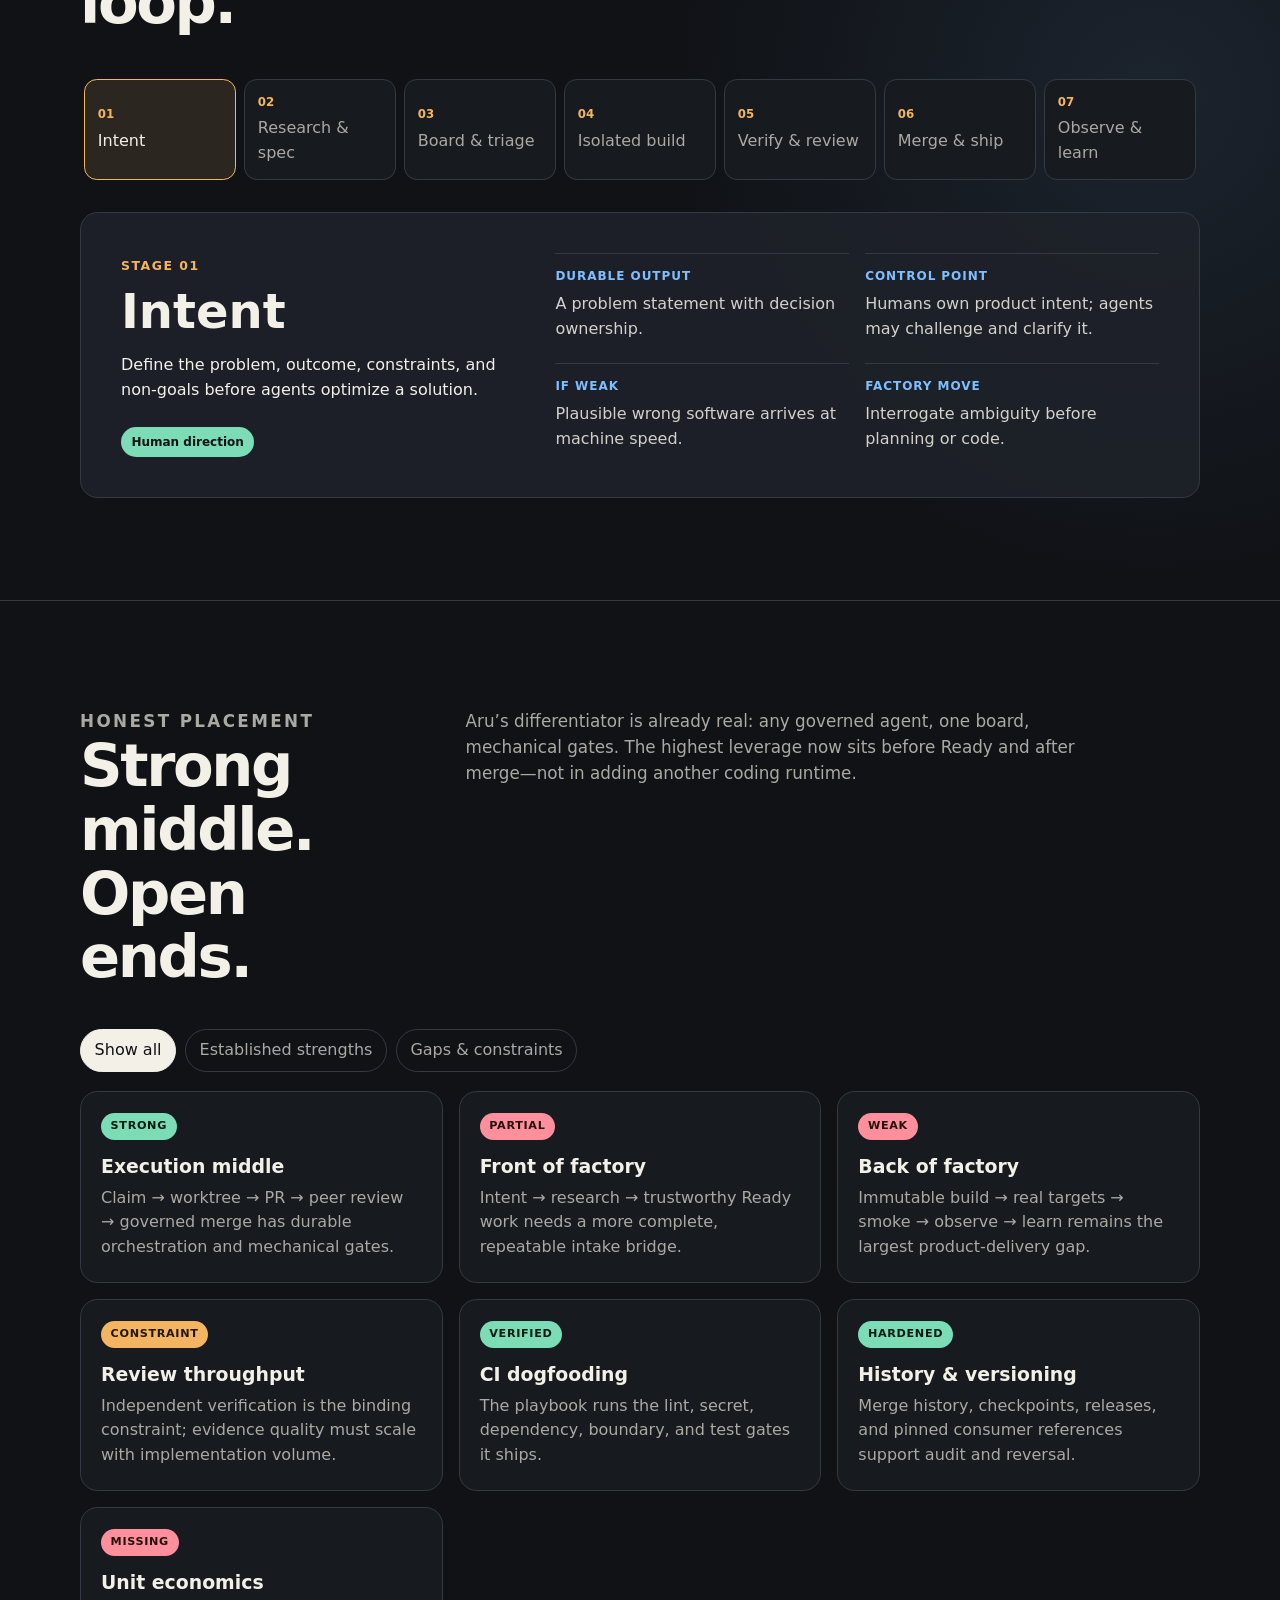
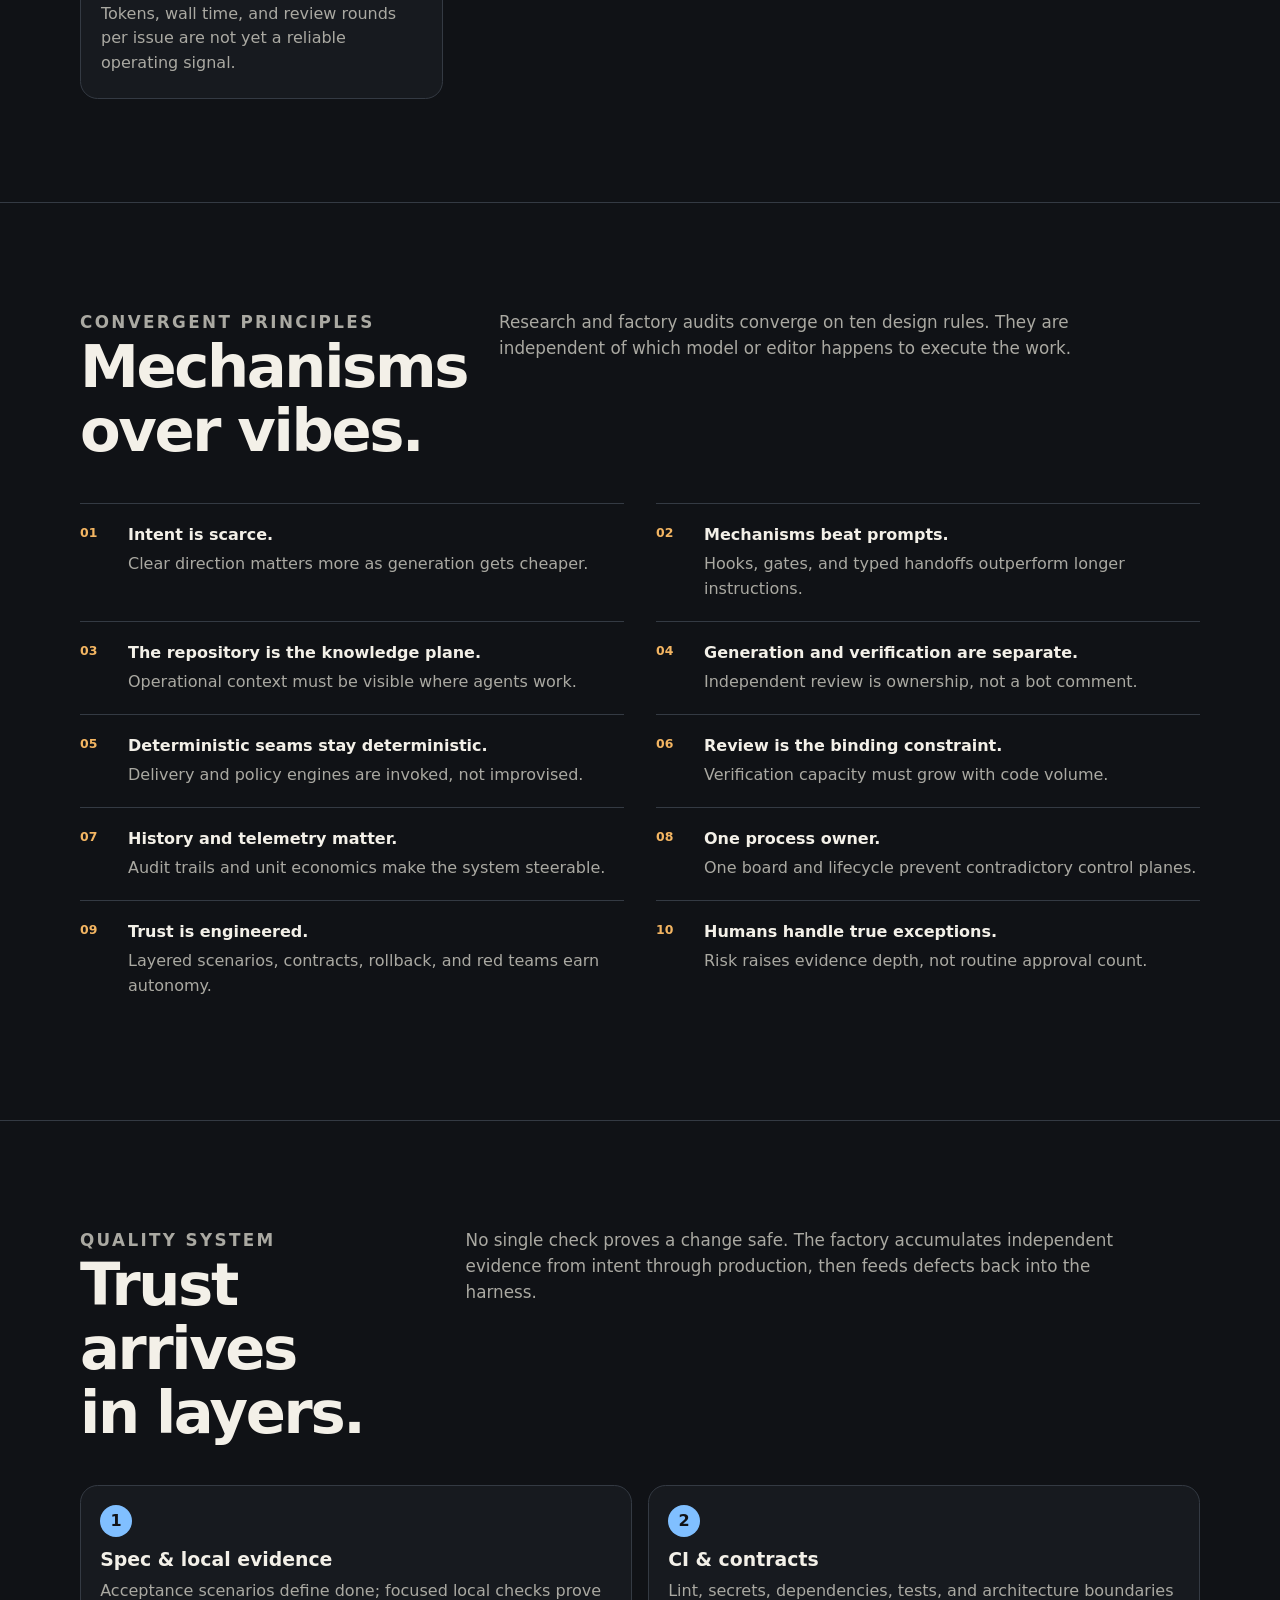
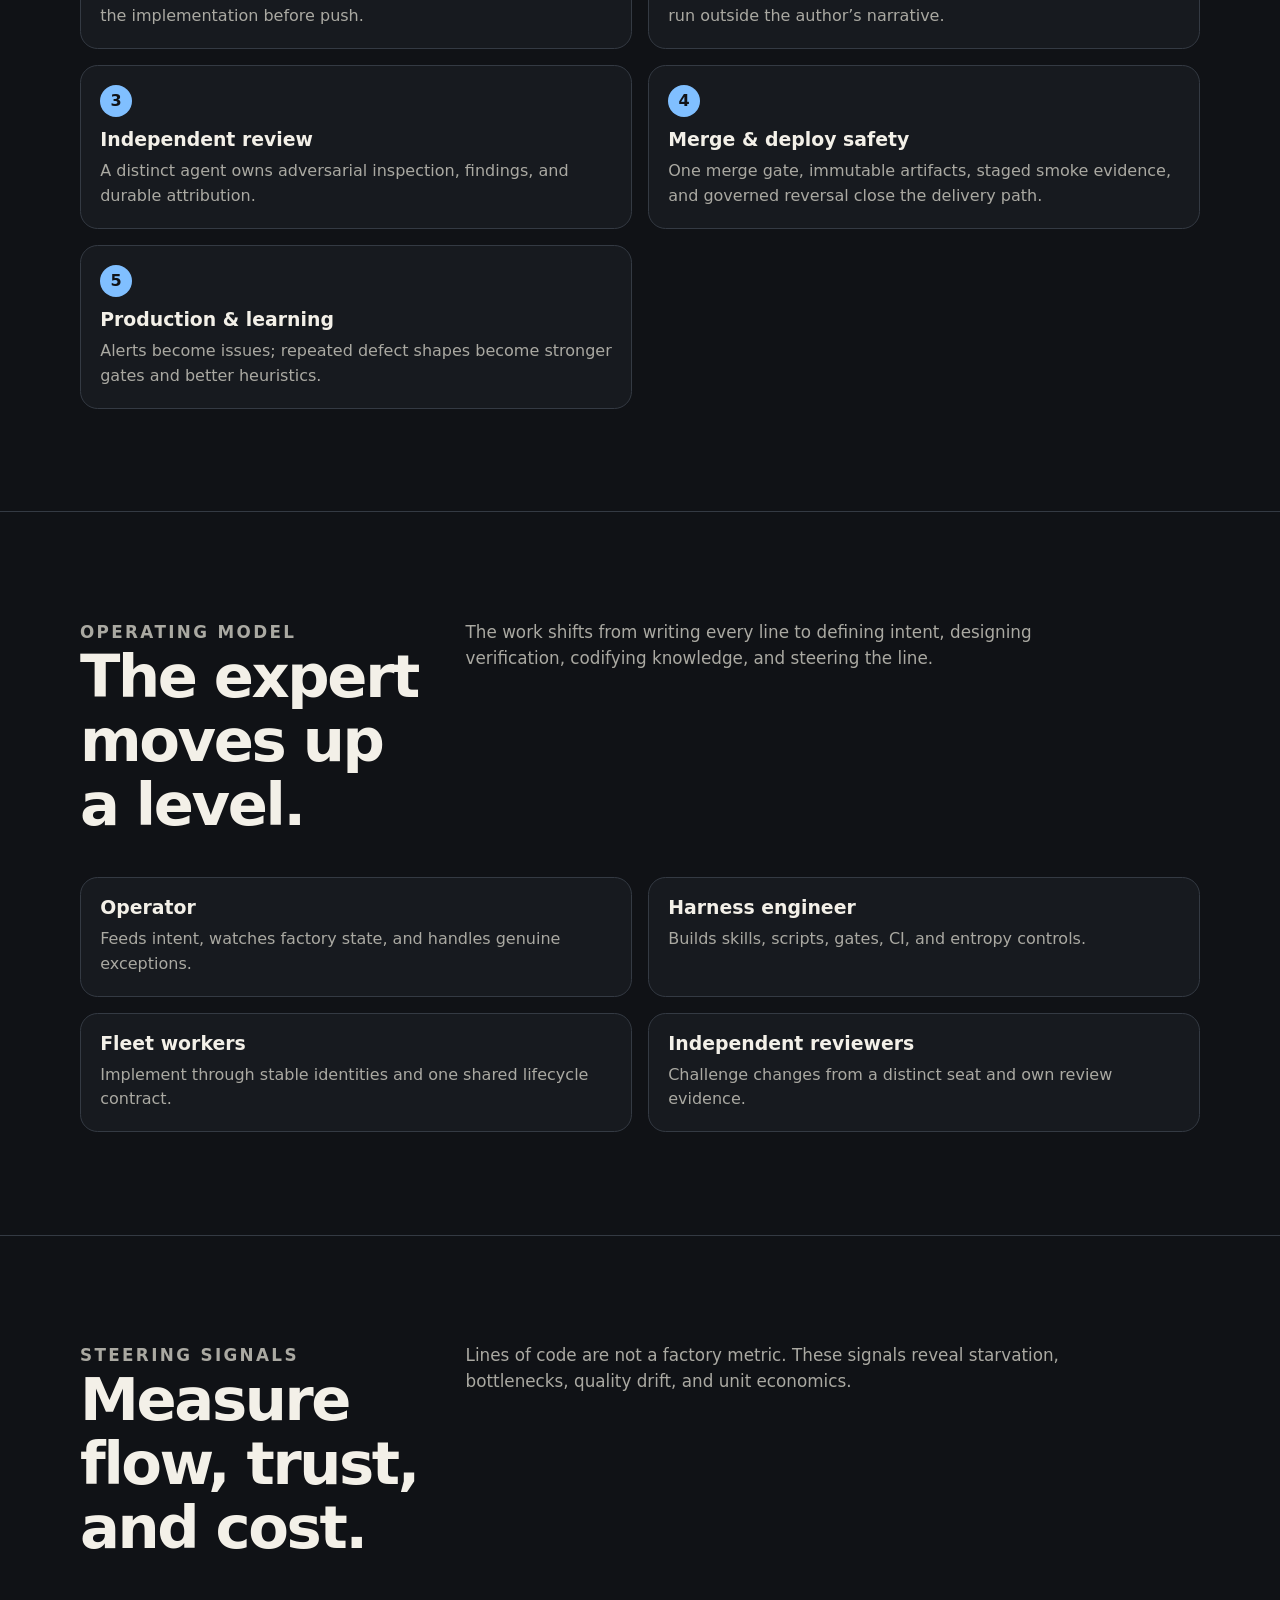
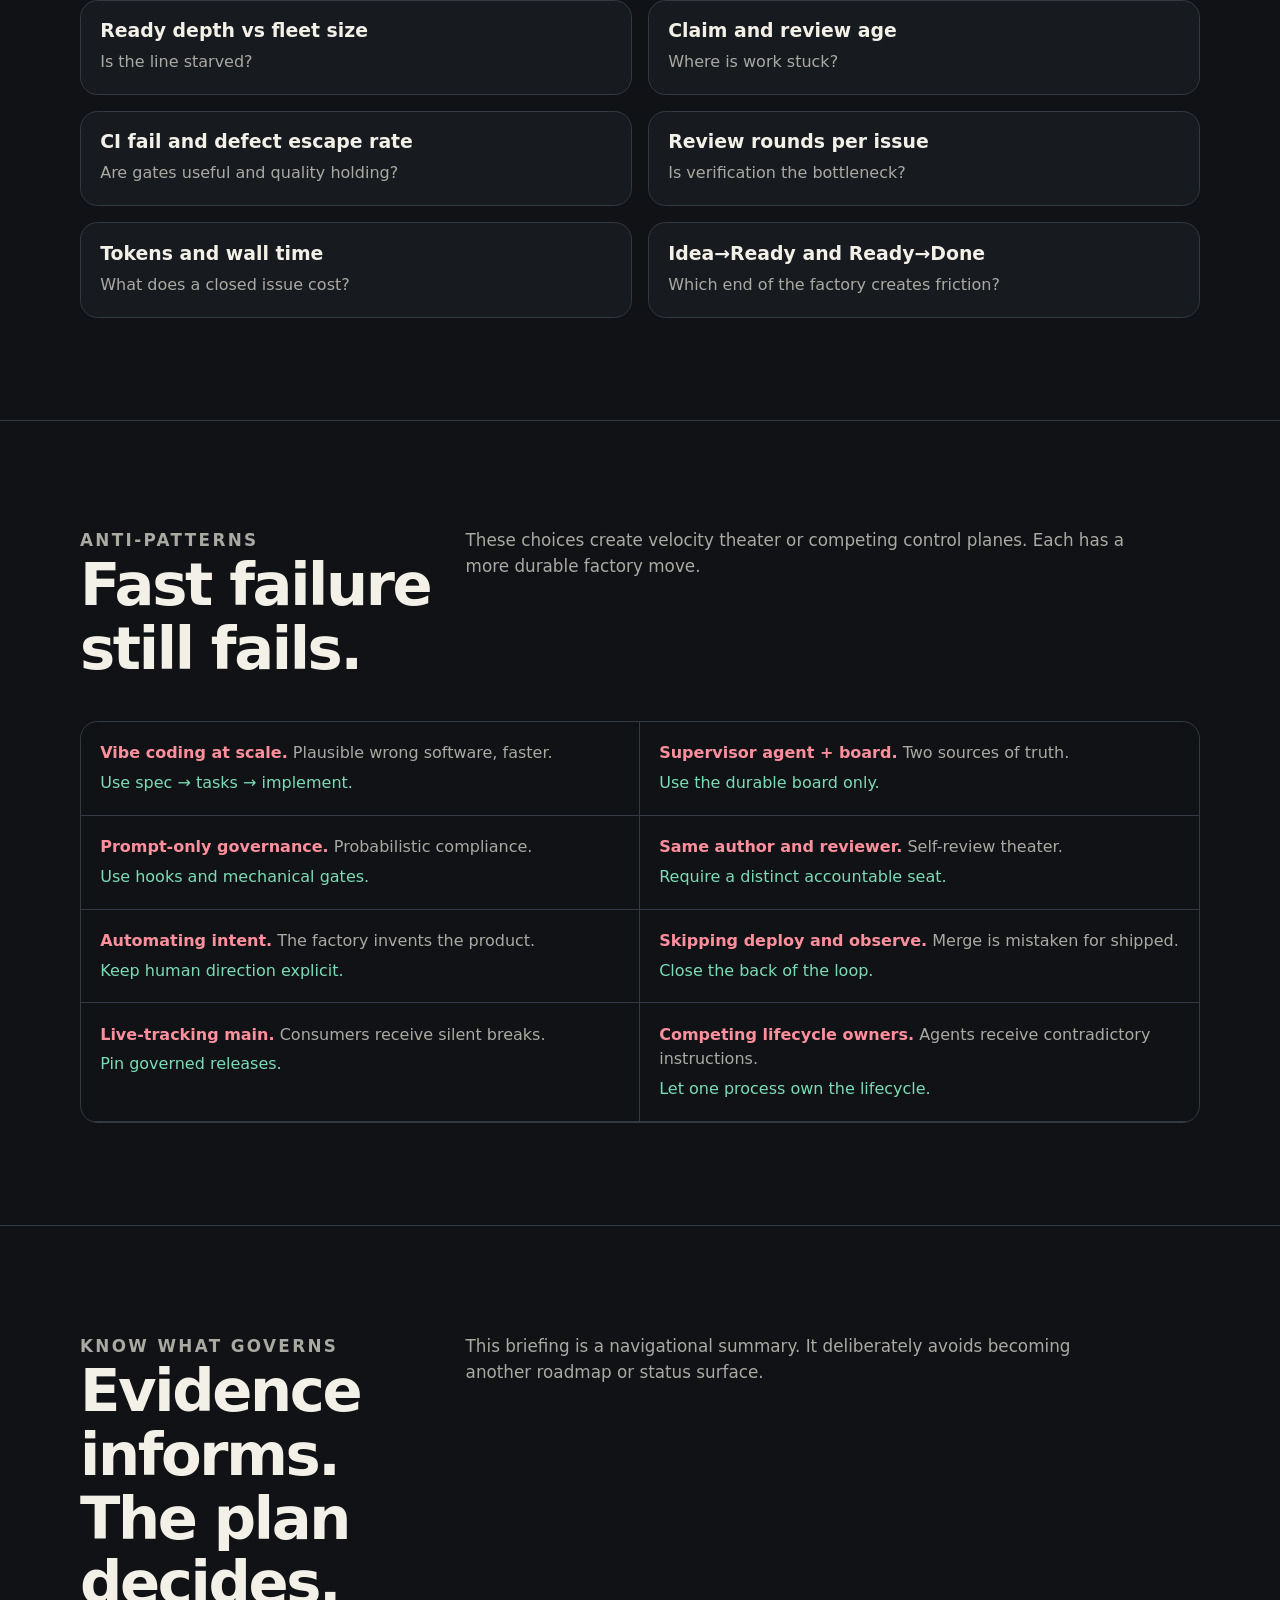
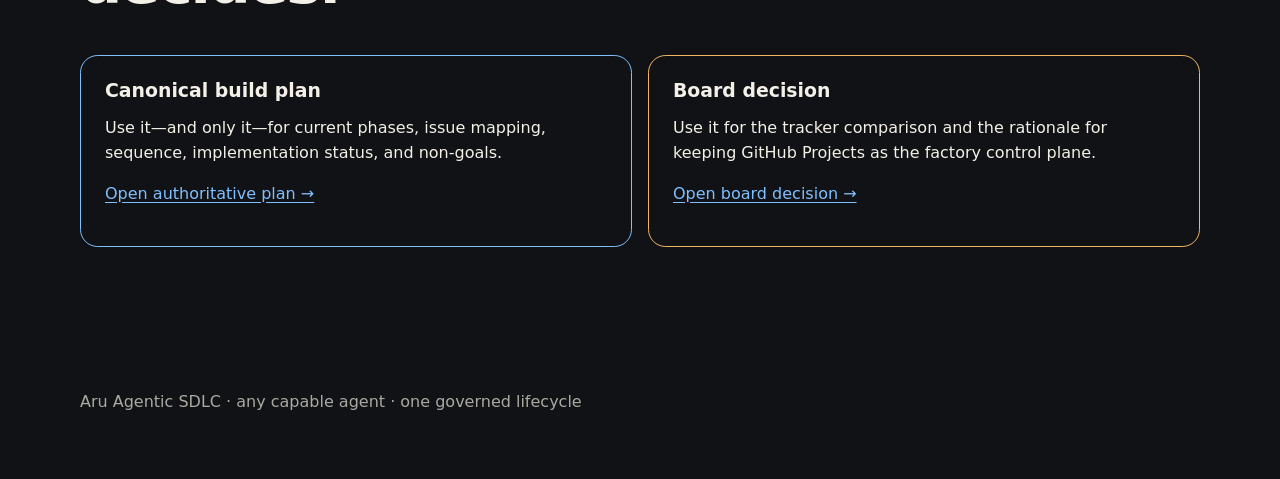
==== commit 360ffa82: "chore: contain audit leakage and trim retired surfaces" ====
--- a/docs/agentic-software-factory-briefing.html
+++ b/docs/agentic-software-factory-briefing.html
@@ -11,7 +11,6 @@
       --ink: #f3f0e8;
       --muted: #aaa9a2;
       --quiet: #171a1f;
-      --panel: #1e2229;
       --line: #343a43;
       --amber: #f3b562;
       --mint: #7bdcb5;
@@ -78,6 +77,8 @@
     }
 
     .stage-nav { display: grid; grid-template-columns: repeat(7, minmax(7rem, 1fr)); gap: .5rem; overflow-x: auto; padding: .25rem .25rem 1rem; }
+    html:not(.js) .stage-nav,
+    html:not(.js) .filter-bar { display: none; }
     .stage-tab {
       min-height: 5.5rem;
       border: 1px solid var(--line);
@@ -160,9 +161,8 @@
         <h1>Build the factory, not the demo.</h1>
         <p class="lede">A seven-stage map for turning product intent into governed, observable software—without making any coding agent, editor, or runtime the center of the system.</p>
         <nav class="links" aria-label="Companion documents">
-          <a href="AGENTIC-SOFTWARE-FACTORY-RESEARCH-GUIDE.md">Read the evidence guide</a>
           <a href="ARU-SOFTWARE-FACTORY.md">Open the authoritative plan</a>
-          <a href="../sdlc_flow_visualizer/index.html">Explore lifecycle mechanics</a>
+          <a href="PROJECT-BOARD-FOR-AGENTIC-FACTORY.md">See the board decision</a>
         </nav>
       </div>
       <aside class="hero-note">
@@ -224,12 +224,12 @@
     <section id="maturity">
       <div class="wrap">
         <div class="section-head"><div><p class="eyebrow">Honest placement</p><h2>Strong middle. Open ends.</h2></div><p>Aru’s differentiator is already real: any governed agent, one board, mechanical gates. The highest leverage now sits before Ready and after merge—not in adding another coding runtime.</p></div>
-        <div class="filter-bar" aria-label="Filter maturity cards">
+        <div class="filter-bar" role="group" aria-label="Filter maturity cards">
           <button class="filter-button" type="button" data-filter="all" aria-pressed="true">Show all</button>
           <button class="filter-button" type="button" data-filter="strong" aria-pressed="false">Established strengths</button>
           <button class="filter-button" type="button" data-filter="gap" aria-pressed="false">Gaps &amp; constraints</button>
         </div>
-        <div class="maturity-grid" aria-live="polite">
+        <div class="maturity-grid">
           <article class="maturity-card" data-kind="strong"><span class="status strong">Strong</span><h3>Execution middle</h3><p>Claim → worktree → PR → peer review → governed merge has durable orchestration and mechanical gates.</p></article>
           <article class="maturity-card" data-kind="gap"><span class="status gap">Partial</span><h3>Front of factory</h3><p>Intent → research → trustworthy Ready work needs a more complete, repeatable intake bridge.</p></article>
           <article class="maturity-card" data-kind="gap"><span class="status gap">Weak</span><h3>Back of factory</h3><p>Immutable build → real targets → smoke → observe → learn remains the largest product-delivery gap.</p></article>
@@ -318,8 +318,8 @@
       <div class="wrap">
         <div class="section-head"><div><p class="eyebrow">Know what governs</p><h2>Evidence informs. The plan decides.</h2></div><p>This briefing is a navigational summary. It deliberately avoids becoming another roadmap or status surface.</p></div>
         <div class="authority">
-          <article><h3>Research guide</h3><p>Use it to inspect sources, evaluate claims, understand tradeoffs, and see the full evidence behind this briefing.</p><p><a href="AGENTIC-SOFTWARE-FACTORY-RESEARCH-GUIDE.md">Open research and evidence →</a></p></article>
           <article><h3>Canonical build plan</h3><p>Use it—and only it—for current phases, issue mapping, sequence, implementation status, and non-goals.</p><p><a href="ARU-SOFTWARE-FACTORY.md">Open authoritative plan →</a></p></article>
+          <article><h3>Board decision</h3><p>Use it for the tracker comparison and the rationale for keeping GitHub Projects as the factory control plane.</p><p><a href="PROJECT-BOARD-FOR-AGENTIC-FACTORY.md">Open board decision →</a></p></article>
         </div>
       </div>
     </section>
